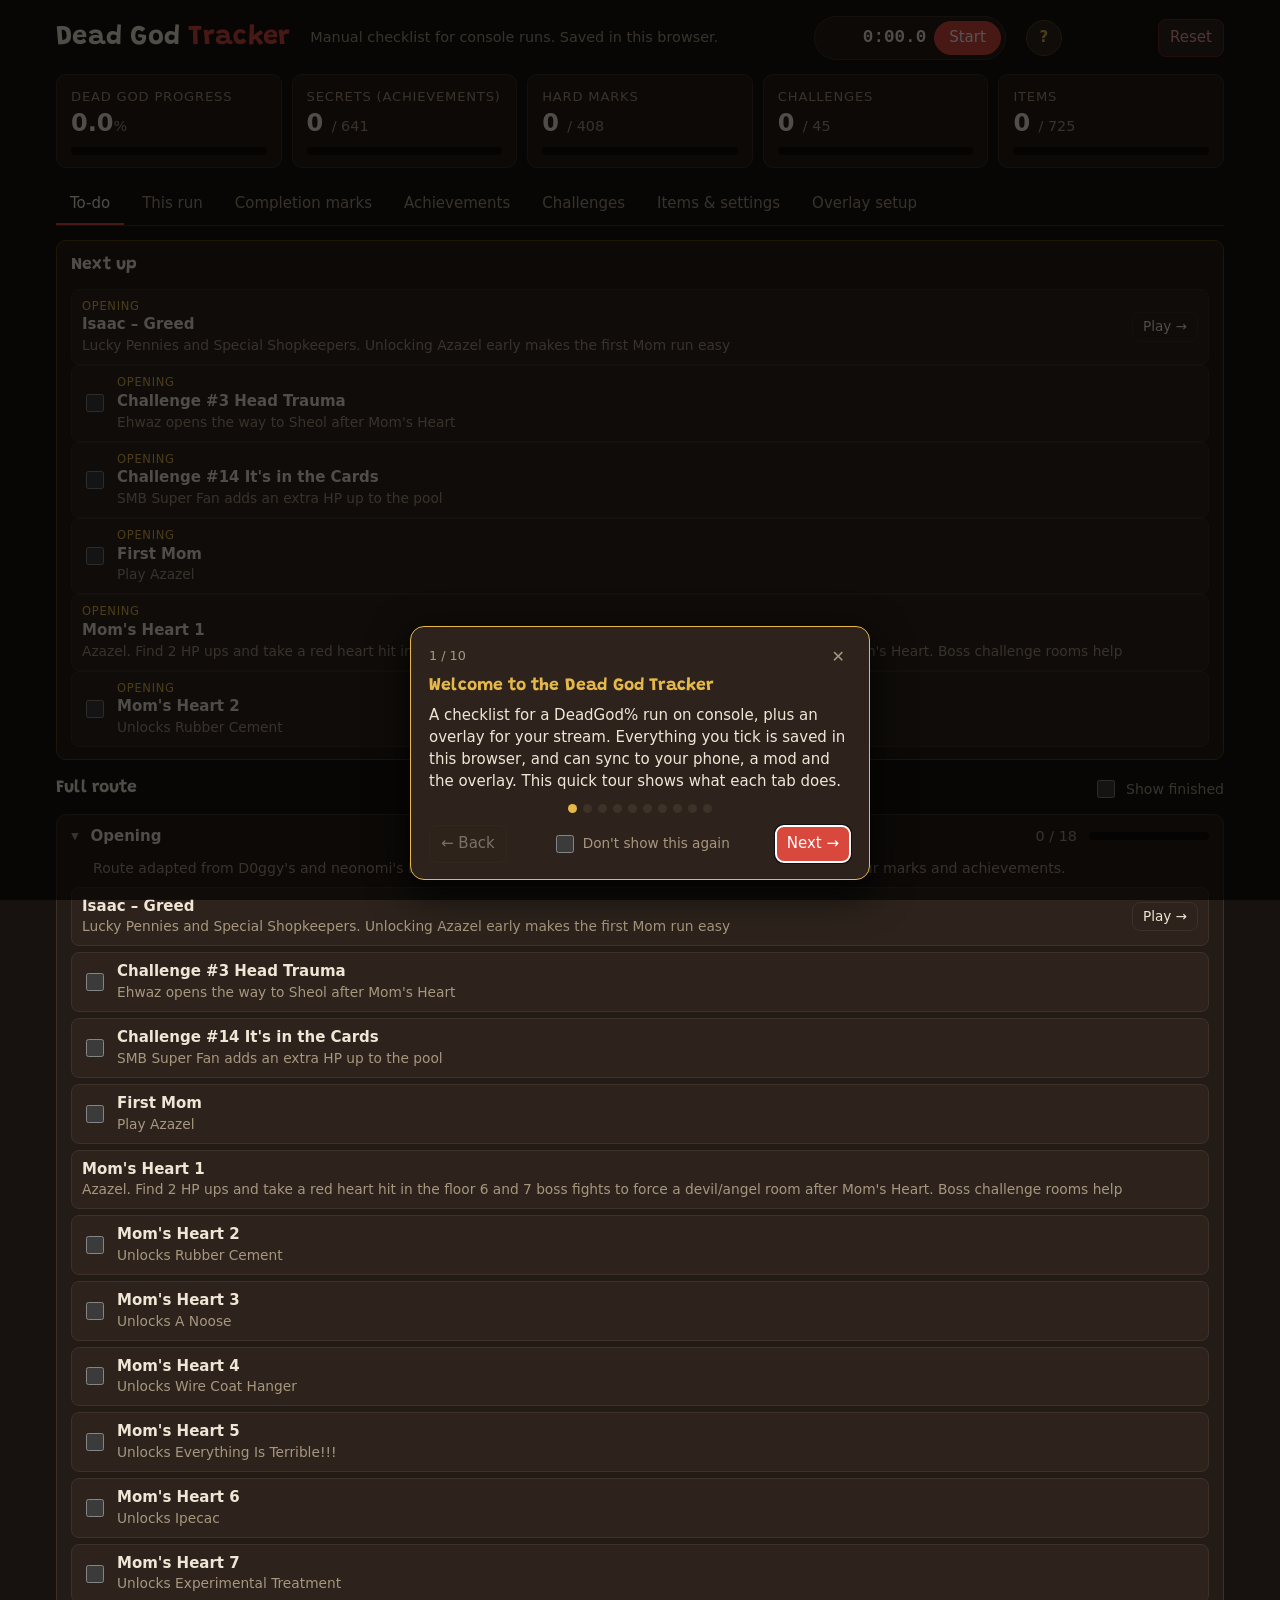
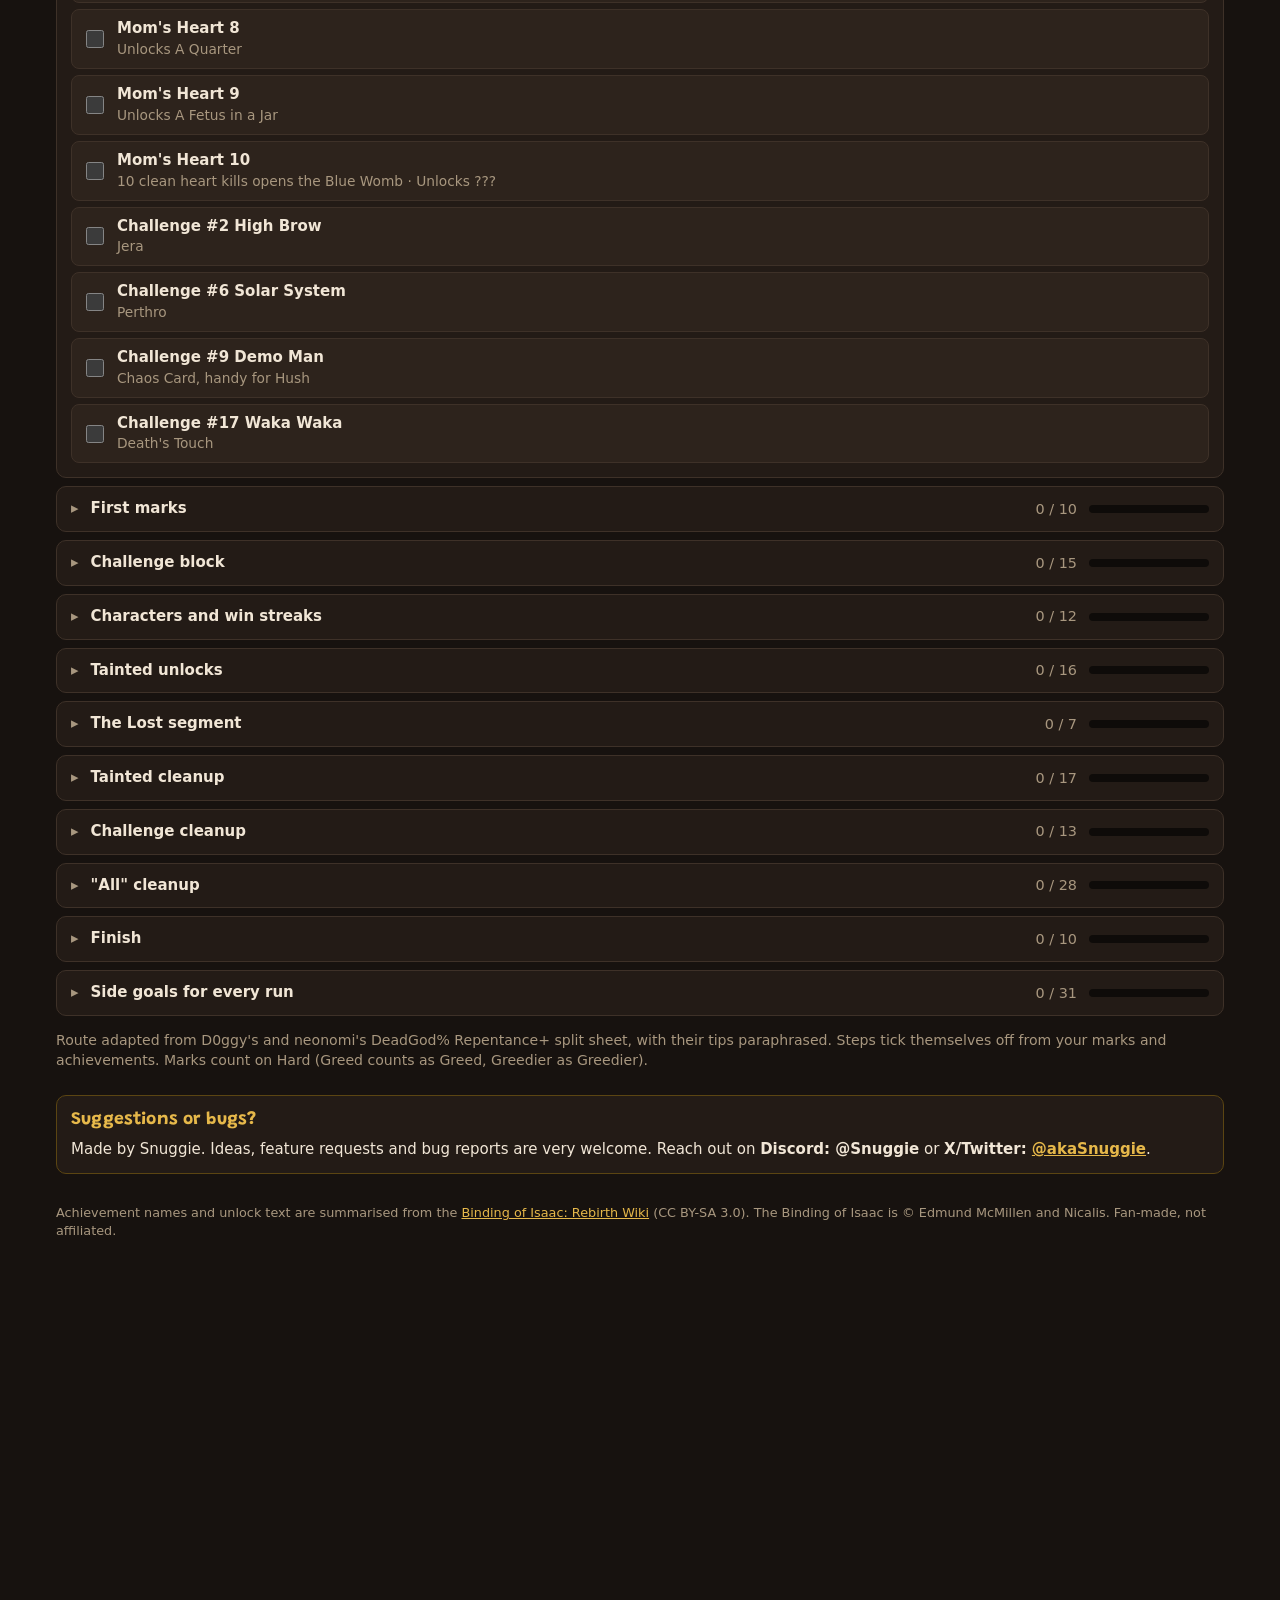
==== index.html @ 8a9cc200 "Remove third-party split times and comparisons; splits show your own times Co-Authored-By: Claude Op" ====
<!doctype html>
<html lang="en">
<head>
<meta charset="utf-8">
<meta name="viewport" content="width=device-width, initial-scale=1">
<title>Dead God Tracker</title>
<link rel="preconnect" href="https://fonts.googleapis.com">
<link href="https://fonts.googleapis.com/css2?family=Grandstander:wght@500;700&display=swap" rel="stylesheet">
<link rel="stylesheet" href="css/style.css?v=c2593f8">
</head>
<body>
<div class="wrap">
  <header class="top">
    <h1 class="brand">Dead God <span>Tracker</span></h1>
    <div class="sub">Manual checklist for console runs. Saved in this browser.</div>
    <div class="htimer" id="htimer">
      <span class="htime" id="htime">0:00.0</span>
      <button class="primary" id="htoggle">Start</button>
    </div>
    <button class="help-btn" id="help-btn" title="How this works (tour)" aria-label="Open the tour">?</button>
    <button class="reset-btn" id="reset-top" title="Clear all progress">Reset</button>
  </header>

  <div class="summary" id="summary"></div>

  <nav class="tabs" role="tablist">
    <button role="tab" data-tab="todo" aria-selected="true">To-do</button>
    <button role="tab" data-tab="run">This run</button>
    <button role="tab" data-tab="marks">Completion marks</button>
    <button role="tab" data-tab="achievements">Achievements</button>
    <button role="tab" data-tab="challenges">Challenges</button>
    <button role="tab" data-tab="items">Items &amp; settings</button>
    <button role="tab" data-tab="overlay">Overlay setup</button>
  </nav>

  <section id="tab-todo">
    <div class="card focus-card" id="todo-focus" hidden></div>
    <div class="card next-card">
      <h3>Next up</h3>
      <div id="todo-next"></div>
    </div>
    <div class="toolbar todo-bar">
      <h3 class="todo-h">Full route</h3>
      <label class="inline hint"><input type="checkbox" id="todo-show-done"> Show finished</label>
    </div>
    <div id="todo-phases"></div>
    <p class="hint">Route adapted from D0ggy's and neonomi's DeadGod% Repentance+ split sheet, with their tips paraphrased. Steps tick themselves off from your marks and achievements. Marks count on Hard (Greed counts as Greed, Greedier as Greedier).</p>
  </section>

  <section id="tab-run" hidden>
    <div class="grid2 run-top">
      <div class="card">
        <h3>Speedrun timer</h3>
        <div class="big-time" id="run-time">0:00.0</div>
        <div class="hint" id="run-session"></div>
        <div class="row">
          <button class="primary" id="t-toggle">Start</button>
          <button id="t-end" title="Pauses the timer and downloads a backup file">End session</button>
          <button id="t-reset">Reset timer</button>
        </div>
        <p class="hint">DeadGod% rules: the timer starts with your first run and stops when Dead God pops (it stops itself when you tick it). Pause only between runs. At the end of each stream, show the in-game Secrets menu.</p>
      </div>
      <div class="card">
        <h3>Who are you playing?</h3>
        <div class="char-pick" id="char-pick"></div>
      </div>
    </div>
    <div class="card" id="run-panel"></div>
    <div class="card" id="run-splits"></div>
  </section>

  <section id="tab-marks" hidden>
    <div class="toolbar">
      <div class="legend hint">
        Click a mark to cycle:
        <span><button class="mark" data-l="0">–</button> none</span>
        <span><button class="mark" data-l="1">N</button> normal / Greed</span>
        <span><button class="mark" data-l="2">H</button> hard / Greedier</span>
        Right-click to clear.
      </div>
    </div>
    <div class="marks-legend hint" id="marks-legend"></div>
    <div class="marks-scroll"><table class="marks" id="marks"></table></div>
    <p class="hint" id="autolink-hint"></p>
  </section>

  <section id="tab-achievements" hidden>
    <div class="toolbar">
      <input type="search" id="ach-search" placeholder="Search name, unlock, or #id">
      <select id="ach-filter">
        <option value="locked">Still locked</option>
        <option value="all">All</option>
        <option value="done">Unlocked</option>
      </select>
      <select id="ach-cat"><option value="">All categories</option></select>
      <select id="ach-group">
        <option value="cat">Group by category</option>
        <option value="id">Sort by ID</option>
      </select>
    </div>
    <div id="ach-out"></div>
  </section>

  <section id="tab-challenges" hidden>
    <p class="hint">Ticking a challenge ticks its reward achievement, and the other way round. They are the same thing in the save.</p>
    <div class="ach-list" id="chal-out"></div>
  </section>

  <section id="tab-items" hidden>
    <div class="grid2">
      <div class="card">
        <h3>Collection page</h3>
        <p class="hint">Dead God needs every item on the Stats &rarr; Items collection page. Enter the count you see in-game.</p>
        <div class="row">
          <button id="items-dec">−1</button>
          <input type="number" id="items" min="0">
          <button id="items-inc">+1</button>
          <span>of</span>
          <input type="number" id="items-total" min="1" title="Total items on the collection page">
        </div>
        <p class="hint">Repentance+ has 725 collectible items. Change the total if your collection page shows a different number.</p>
      </div>
      <div class="card">
        <h3>Settings</h3>
        <div class="row"><label class="inline"><input type="checkbox" id="rep-plus"> I'm on Repentance+ (adds the 4 online / Item Descriptions achievements, 641 total)</label></div>
        <div class="row"><label class="inline"><input type="checkbox" id="auto-link"> Auto-tick achievements when I tick the completion marks that unlock them</label></div>
      </div>
      <div class="card" id="sync-card">
        <h3>Sync between devices <span class="tag" id="sync-status">off</span></h3>
        <div id="sync-off">
          <p class="hint">Tick on your phone, in Meld or in any browser, and the overlay follows within a second or two. No account needed: progress goes through <a href="https://ntfy.sh" target="_blank" rel="noopener">ntfy.sh</a>, a free public relay, under a random room name. Anyone who has your room link can see and change your progress, so keep it to yourself.</p>
          <button class="primary" id="sync-start">Turn on sync</button>
          <p class="hint">Already have a room code (for example from the streamer you help)?</p>
          <div class="url-box"><input id="sync-join-code" placeholder="Paste room code" autocomplete="off" spellcheck="false"><button id="sync-join">Join</button></div>
        </div>
        <div id="sync-on" hidden>
          <div class="room-label">Room code</div>
          <div class="room-code"><code id="sync-room"></code><button id="sync-copy-code">Copy code</button></div>
          <p class="hint">Editor link: open it on your phone or other browsers, or send it to a mod so they can tick progress for you during runs. Anyone with it can change your progress, so share it only with people you trust. Never put it on stream.</p>
          <div class="url-box"><input id="sync-link" readonly><button class="primary" id="sync-copy">Copy editor link</button></div>
          <h3>Viewer link (read-only)</h3>
          <p class="hint">A page anyone can open to follow your progress live: overall %, this run, splits, next up and the mark grid. It can't change anything and doesn't reveal your room code, so it's fine to post in chat or on your profile. The overlay link on the Overlay setup tab is read-only in the same way.</p>
          <div class="url-box"><input id="viewer-link" readonly><button class="primary" id="viewer-copy">Copy viewer link</button></div>
          <div class="row"><button id="sync-leave">Turn off sync on this device</button></div>
        </div>
      </div>
      <div class="card">
        <h3>Backup &amp; move between devices</h3>
        <div class="row">
          <button id="export-file">Download backup (.json)</button>
          <label class="inline"><button id="import-file-btn">Load backup…</button><input type="file" id="import-file" accept=".json,application/json" hidden></label>
        </div>
        <div class="row">
          <button id="copy-code">Copy save code</button>
          <button id="paste-code">Load save code</button>
        </div>
        <textarea id="code" placeholder="Paste a save code here, then press Load save code"></textarea>
      </div>
      <div class="card">
        <h3>Reset</h3>
        <p class="hint">Clears all marks, achievements and items. Your settings stay. If sync is on, the reset also reaches your overlay and other devices. You get 15 seconds to undo.</p>
        <button id="reset">Reset all progress</button>
      </div>
    </div>
  </section>

  <section id="tab-overlay" hidden>
    <div class="grid2">
      <div class="card">
        <h3>Build your overlay link</h3>
        <div class="row">
          <div class="ov-views" id="ov-views">
            <div class="hint">Views (tick more than one to rotate between them)</div>
            <label class="chip"><input type="checkbox" name="ov-v" value="summary" checked> Summary panel</label>
            <label class="chip"><input type="checkbox" name="ov-v" value="bar"> Slim progress bar</label>
            <label class="chip"><input type="checkbox" name="ov-v" value="marks"> Completion mark grid</label>
            <label class="chip"><input type="checkbox" name="ov-v" value="remaining"> What's left</label>
            <label class="chip"><input type="checkbox" name="ov-v" value="next"> Next up (to-do)</label>
            <label class="chip"><input type="checkbox" name="ov-v" value="timer"> Timer only</label>
            <label class="chip"><input type="checkbox" name="ov-v" value="run"> This run (character + marks + timer)</label>
            <label class="chip"><input type="checkbox" name="ov-v" value="splits"> Splits</label>
          </div>
        </div>
        <div class="row">
          <label class="inline" id="ov-cycle-wrap" style="display:none">Switch every <input type="number" id="ov-cycle" value="15" min="3" max="600" step="1" style="width:5em"> seconds</label>
          <label class="inline">Scale <input type="number" id="ov-scale" value="1" step="0.1" min="0.3" max="4"></label>
        </div>
        <div class="row">
          <label class="inline"><input type="checkbox" id="ov-bg"> Dark backdrop (off = transparent)</label>
          <label class="inline"><input type="checkbox" id="ov-tainted" checked> Include tainted (grid)</label>
          <label class="inline"><input type="checkbox" id="ov-timer" checked> Show timer (summary)</label>
        </div>
        <div class="row">
          <label class="inline"><input type="checkbox" id="ov-pin-on"> Always show timer</label>
          <label class="inline" id="ov-pin-wrap" style="display:none">at
            <select id="ov-pin">
              <option value="tr">Top-right corner</option>
              <option value="tl">Top-left corner</option>
              <option value="br">Bottom-right corner</option>
              <option value="bl">Bottom-left corner</option>
              <option value="top">Above the panel</option>
              <option value="bottom">Below the panel</option>
            </select>
          </label>
        </div>
        <p class="hint timer-rule">⏱ DeadGod% rules need the timer visible on stream the whole time. Either tick <b>Always show timer</b> so this overlay keeps it on screen on every view (even while rotating), or add a second browser source with just the <b>Timer only</b> view and pin it where you like. Corner positions sit in the corners of the browser source, so size the source to cover the area where you want it.</p>
        <div class="url-box"><input id="ov-url" readonly><button class="primary" id="ov-copy">Copy</button></div>
        <h3>OBS (ticks show up live)</h3>
        <ol class="steps">
          <li>Add a <b>Browser</b> source (width 400, height 300 for the summary) and paste the overlay link. Tick <i>Shutdown source when not visible</i> off.</li>
          <li>Go to <b>Docks &rarr; Custom Browser Docks</b>, name it "Dead God", and paste <span id="dock-url">this page's link</span>.</li>
          <li>Tick things in the dock. OBS docks and browser sources share storage, so the overlay updates within a second or two.</li>
        </ol>
        <h3>Meld Studio / other apps</h3>
        <p class="hint">Turn on <b>Sync between devices</b> (Items &amp; settings tab) first, then add the overlay link as a browser/web layer. Ticks from your phone or any browser then show up live.</p>
        <p class="hint" id="ov-sync-note"></p>
        <div class="row"><button id="ov-snapshot">Copy a frozen snapshot link instead</button></div>
      </div>
      <div class="card">
        <h3>Preview</h3>
        <div class="preview"><iframe id="ov-preview" title="Overlay preview"></iframe></div>
        <p class="hint">If a view is wider or taller than the browser source, it shrinks to fit instead of being cut off. For full size at scale 1, the slim bar needs a source about 560 px wide.</p>
      </div>
    </div>
  </section>

  <section class="card contact" id="contact">
    <h3>Suggestions or bugs?</h3>
    <p>Made by Snuggie. Ideas, feature requests and bug reports are very welcome. Reach out on <b>Discord: @Snuggie</b> or <b>X/Twitter: <a href="https://x.com/akaSnuggie" target="_blank" rel="noopener">@akaSnuggie</a></b>.</p>
  </section>

  <footer>
    Achievement names and unlock text are summarised from the <a href="https://bindingofisaacrebirth.wiki.gg/wiki/Achievements" target="_blank" rel="noopener">Binding of Isaac: Rebirth Wiki</a> (CC BY-SA 3.0).
    The Binding of Isaac is &copy; Edmund McMillen and Nicalis. Fan-made, not affiliated.
  </footer>
</div>
<div class="toast" id="toast"></div>
<script src="data/achievements.js?v=c2593f8"></script>
<script src="js/common.js?v=c2593f8"></script>
<script src="js/vendor/nacl.min.js?v=c2593f8"></script>
<script src="js/sync.js?v=c2593f8"></script>
<script src="data/route.js?v=c2593f8"></script>
<script src="js/todo.js?v=c2593f8"></script>
<script src="js/app.js?v=c2593f8"></script>
<script src="js/tour.js?v=c2593f8"></script>
</body>
</html>
---- css/style.css ----
:root {
  --bg: #17120f;
  --panel: #231b16;
  --panel-2: #2d231c;
  --line: #3e3128;
  --text: #f1e6d6;
  --muted: #a8977f;
  --accent: #d8483c;
  --gold: #e6b84a;
  --silver: #b9c2cc;
  --ok: #7fbf5a;
  --radius: 10px;
  color-scheme: dark;
}
* { box-sizing: border-box; }
html, body { margin: 0; }
body {
  background: var(--bg);
  color: var(--text);
  font: 15px/1.45 system-ui, -apple-system, "Segoe UI", Roboto, sans-serif;
}
h1, h2, h3, .brand { font-family: "Grandstander", "Comic Sans MS", system-ui, sans-serif; letter-spacing: .01em; }
a { color: var(--gold); }
button, input, select {
  font: inherit; color: inherit; background: var(--panel-2); border: 1px solid var(--line);
  border-radius: 8px; padding: 7px 11px;
}
button { cursor: pointer; }
button:hover { border-color: var(--muted); }
button.primary { background: var(--accent); border-color: var(--accent); color: #fff; }
input[type=number] { width: 6.5em; }
input[type=checkbox] { width: 18px; height: 18px; accent-color: var(--accent); padding: 0; }

.wrap { max-width: 1200px; margin: 0 auto; padding: 16px; }
header.top { display: flex; flex-wrap: wrap; align-items: center; gap: 12px 20px; margin-bottom: 14px; }
header.top .brand { font-size: 1.7rem; font-weight: 700; margin: 0; }
header.top .brand span { color: var(--accent); }
header.top .sub { color: var(--muted); font-size: .9rem; }

.summary { display: grid; grid-template-columns: repeat(auto-fit, minmax(190px, 1fr)); gap: 10px; margin-bottom: 16px; }
.card { background: var(--panel); border: 1px solid var(--line); border-radius: var(--radius); padding: 12px 14px; }
.stat .label { color: var(--muted); font-size: .82rem; text-transform: uppercase; letter-spacing: .06em; }
.stat .value { font-size: 1.5rem; font-weight: 700; font-variant-numeric: tabular-nums; }
.stat .value small { font-size: .9rem; color: var(--muted); font-weight: 500; }
.bar { height: 8px; background: #0e0b09; border-radius: 99px; overflow: hidden; margin-top: 6px; }
.bar > i { display: block; height: 100%; background: linear-gradient(90deg, var(--accent), var(--gold)); border-radius: 99px; transition: width .3s; }

nav.tabs { display: flex; gap: 4px; flex-wrap: wrap; border-bottom: 1px solid var(--line); margin-bottom: 14px; }
nav.tabs button { border: 0; background: none; border-radius: 8px 8px 0 0; padding: 9px 14px; color: var(--muted); border-bottom: 2px solid transparent; }
nav.tabs button[aria-selected=true] { color: var(--text); border-bottom-color: var(--accent); }
section[hidden] { display: none; }

.toolbar { display: flex; flex-wrap: wrap; gap: 8px; align-items: center; margin-bottom: 12px; }
.toolbar input[type=search] { flex: 1 1 220px; min-width: 0; }
.hint { color: var(--muted); font-size: .88rem; }

/* marks grid */
.marks-scroll { overflow-x: auto; border: 1px solid var(--line); border-radius: var(--radius); background: var(--panel); }
table.marks { border-collapse: collapse; width: 100%; min-width: 760px; }
table.marks th, table.marks td { border-bottom: 1px solid var(--line); padding: 4px; text-align: center; }
table.marks thead th { position: sticky; top: 0; background: var(--panel-2); font-size: .78rem; color: var(--muted); font-weight: 600; }
table.marks th.char { text-align: left; white-space: nowrap; padding-left: 10px; font-weight: 600; }
table.marks tr.tainted th.char { color: #e58b8b; }
table.marks td.count { color: var(--muted); font-size: .82rem; font-variant-numeric: tabular-nums; white-space: nowrap; }
.mark {
  width: 34px; height: 30px; padding: 0; border-radius: 7px; font-size: .72rem; font-weight: 700;
  background: #120e0b; border: 1px solid var(--line); color: #5a4a3e;
}
.mark[data-l="1"] { background: #3b4148; border-color: var(--silver); color: #fff; }
.mark[data-l="2"] { background: #5b4512; border-color: var(--gold); color: #fff; }
.legend { display: flex; gap: 14px; flex-wrap: wrap; align-items: center; }
.legend .mark { pointer-events: none; }

/* achievement list */
.ach-list { display: grid; grid-template-columns: repeat(auto-fill, minmax(300px, 1fr)); gap: 6px; }
.ach { display: flex; gap: 10px; align-items: flex-start; background: var(--panel); border: 1px solid var(--line); border-radius: 8px; padding: 8px 10px; cursor: pointer; }
.ach:hover { border-color: var(--muted); }
.ach input { margin-top: 2px; flex: none; }
.ach .n { font-weight: 600; }
.ach .id { color: var(--muted); font-size: .78rem; font-variant-numeric: tabular-nums; margin-right: 4px; }
.ach .u { color: var(--muted); font-size: .86rem; }
.ach.done { opacity: .55; }
.ach.done .n { text-decoration: line-through; text-decoration-color: var(--accent); }
.tag { display: inline-block; font-size: .7rem; padding: 0 6px; border-radius: 99px; background: var(--panel-2); border: 1px solid var(--line); color: var(--muted); margin-left: 4px; vertical-align: 1px; }
.group-title { margin: 18px 0 8px; font-size: 1.05rem; display: flex; justify-content: space-between; gap: 8px; }
.group-title span { color: var(--muted); font-size: .9rem; font-weight: 500; }

.grid2 { display: grid; grid-template-columns: repeat(auto-fit, minmax(320px, 1fr)); gap: 12px; }
.row { display: flex; flex-wrap: wrap; gap: 8px; align-items: center; margin: 8px 0; }
label.inline { display: inline-flex; gap: 8px; align-items: center; }
textarea { width: 100%; min-height: 90px; font: 12px/1.4 ui-monospace, monospace; background: #0e0b09; color: var(--text); border: 1px solid var(--line); border-radius: 8px; padding: 8px; }
code { background: #0e0b09; padding: 1px 5px; border-radius: 5px; font-size: .88em; }
.url-box { display: flex; gap: 6px; }
.url-box input { flex: 1; min-width: 0; font: 12px ui-monospace, monospace; }
.preview { background: repeating-conic-gradient(#2a2a2a 0 25%, #1f1f1f 0 50%) 0 0 / 20px 20px; border-radius: var(--radius); border: 1px solid var(--line); overflow: hidden; }
.preview iframe { display: block; width: 100%; height: 360px; border: 0; }
ol.steps { padding-left: 20px; }
ol.steps li { margin: 4px 0; }

.toast { position: fixed; left: 50%; bottom: 20px; transform: translateX(-50%); background: var(--panel-2); border: 1px solid var(--gold); padding: 9px 16px; border-radius: 99px; box-shadow: 0 6px 24px #0008; opacity: 0; pointer-events: none; transition: opacity .2s; max-width: calc(100% - 32px); }
.toast.show { opacity: 1; }
footer { color: var(--muted); font-size: .8rem; margin: 30px 0 10px; }
.reset-btn { margin-left: auto; border-color: #6b2a24; color: #f0a39b; }
.reset-btn:hover { border-color: var(--accent); background: #3a1a16; }
.toast.action { pointer-events: auto; }
.toast button { margin-left: 10px; padding: 3px 10px; border-color: var(--gold); color: var(--gold); }

/* to-do */
.next-card { margin-bottom: 16px; border-color: #5b4512; }
.next-card h3, .todo-h { margin: 0 0 10px; }
.todo-bar { justify-content: space-between; margin-top: 6px; }
.todo-bar .todo-h { margin: 0; }
details.phase { background: var(--panel); border: 1px solid var(--line); border-radius: var(--radius); margin-bottom: 8px; }
details.phase > summary { cursor: pointer; padding: 11px 14px; display: flex; gap: 12px; align-items: center; list-style: none; }
details.phase > summary::-webkit-details-marker { display: none; }
details.phase > summary::before { content: "▸"; color: var(--muted); transition: transform .15s; }
details.phase[open] > summary::before { transform: rotate(90deg); }
details.phase .ptitle { font-weight: 700; flex: 1; }
details.phase .pcount { color: var(--muted); font-variant-numeric: tabular-nums; font-size: .9rem; }
details.phase .pbar { width: 120px; margin: 0; }
details.phase.complete .ptitle { color: var(--ok); }
details.phase .pnote { color: var(--muted); font-size: .88rem; margin: 0 14px 8px 36px; }
.tasks { display: grid; gap: 6px; padding: 0 14px 14px; }
.task { display: flex; gap: 10px; align-items: center; background: var(--panel-2); border: 1px solid var(--line); border-radius: 8px; padding: 8px 10px; }
.task .tbody { flex: 1; min-width: 0; }
.task .tt { font-weight: 600; }
.task .td { color: var(--muted); font-size: .86rem; }
.task .tphase { color: var(--gold); font-size: .72rem; text-transform: uppercase; letter-spacing: .06em; }
.task .tprog { width: 110px; flex: none; text-align: right; font-size: .82rem; color: var(--muted); font-variant-numeric: tabular-nums; }
.task .tprog .bar { margin-top: 3px; }
.task.done { opacity: .5; }
.task.done .tt { text-decoration: line-through; text-decoration-color: var(--accent); }
.task.locked .tt::before { content: "🔒 "; }
.task button.go { flex: none; padding: 4px 10px; font-size: .85rem; }
.task input { flex: none; }
@media (max-width: 560px) { details.phase .pbar { display: none; } .task { flex-wrap: wrap; } .task .tprog { width: 100%; text-align: left; } }
.room-label { color: var(--muted); font-size: .78rem; text-transform: uppercase; letter-spacing: .08em; }
.room-code { display: flex; gap: 8px; align-items: center; flex-wrap: wrap; margin: 4px 0 6px; }
.room-code code { font-size: 1.15rem; letter-spacing: .06em; padding: 5px 10px; color: var(--gold); user-select: all; }

/* timer + this run */
.htimer { display: flex; align-items: center; gap: 8px; margin-left: auto; background: var(--panel); border: 1px solid var(--line); border-radius: 99px; padding: 4px 4px 4px 14px; }
.htimer + .reset-btn { margin-left: 0; }
.htime, .big-time { font-variant-numeric: tabular-nums; font-weight: 700; font-family: ui-monospace, "SFMono-Regular", Menlo, monospace; }
.htime { font-size: 1.1rem; min-width: 5.5em; text-align: right; }
.htimer.running .htime, .big-time.running { color: var(--ok); }
.htimer button { border-radius: 99px; padding: 5px 14px; }
.big-time { font-size: 2.6rem; line-height: 1.1; }
.run-top { margin-bottom: 12px; }
.char-pick { display: grid; grid-template-columns: repeat(auto-fill, minmax(92px, 1fr)); gap: 5px; }
.char-pick button { font-size: .8rem; padding: 6px 4px; line-height: 1.2; text-align: center; }
.char-pick button small { display: block; color: var(--muted); font-size: .72rem; }
.char-pick button.t { color: #f0a39b; }
.char-pick button.sel { border-color: var(--gold); background: #3b2e12; }
.char-pick button.locked { opacity: .45; }
.diff-switch { display: inline-flex; border: 1px solid var(--line); border-radius: 99px; overflow: hidden; }
.diff-switch button { border: 0; border-radius: 0; padding: 6px 14px; }
.diff-switch button.on { background: var(--accent); color: #fff; }
.boss-grid { display: grid; grid-template-columns: repeat(auto-fill, minmax(150px, 1fr)); gap: 8px; margin: 12px 0; }
.boss-btn { padding: 14px 10px; font-size: 1rem; font-weight: 700; text-align: left; border-radius: 10px; min-height: 64px; }
.boss-btn small { display: block; font-weight: 500; font-size: .78rem; color: var(--muted); margin-top: 2px; }
.boss-btn[data-l="1"] { border-color: var(--silver); background: #31363c; }
.boss-btn[data-l="2"] { border-color: var(--gold); background: #4a3810; }
.reward-list { margin: 6px 0 0; padding-left: 18px; color: var(--muted); font-size: .9rem; columns: 2 260px; }
.reward-list b { color: var(--text); font-weight: 600; }
.focus-card { margin-bottom: 12px; border-color: #6b2a24; }
.focus-card h3 { margin: 0 0 6px; }
@media (max-width: 560px) { .htimer { margin-left: 0; } .big-time { font-size: 2rem; } }
@media (max-width: 560px) {
  .summary { grid-template-columns: 1fr 1fr; gap: 6px; }
  .summary .card:first-child { grid-column: span 2; }
  .summary .card { padding: 8px 10px; }
  .stat .value { font-size: 1.2rem; }
  .stat .label { font-size: .7rem; }
}
.task.optional .tt::after { content: " (optional)"; color: var(--muted); font-weight: 400; font-size: .85rem; }

/* help + tour */
.help-btn { width: 36px; height: 36px; padding: 0; border-radius: 50%; font-weight: 700; color: var(--gold); border-color: #5b4512; }
.htimer ~ .help-btn { margin-left: 0; }
.tour[hidden] { display: none; }
.tour-backdrop { position: fixed; inset: 0; background: #000a; z-index: 50; }
.tour-hl { position: relative; z-index: 51; outline: 3px solid var(--gold); outline-offset: 4px; border-radius: 10px; background: var(--panel); box-shadow: 0 0 0 9999px transparent; }
.tour-card {
  position: fixed; z-index: 52; left: 50%; bottom: 20px; transform: translateX(-50%);
  width: min(460px, calc(100% - 24px)); background: var(--panel-2); border: 1px solid var(--gold);
  border-radius: 14px; padding: 16px 18px; box-shadow: 0 12px 40px #000c;
}
.tour-top { display: flex; justify-content: space-between; align-items: center; color: var(--muted); font-size: .8rem; }
.tour-x { border: 0; background: none; padding: 2px 6px; font-size: 1rem; color: var(--muted); }
.tour-card h3 { margin: 4px 0 6px; color: var(--gold); }
.tour-body { margin: 0 0 12px; }
.tour-dots { display: flex; gap: 6px; justify-content: center; margin-bottom: 12px; }
.tour-dot { width: 9px; height: 9px; padding: 0; border-radius: 50%; background: var(--line); border: 0; }
.tour-dot.on { background: var(--gold); }
.tour-nav { display: flex; align-items: center; gap: 8px; flex-wrap: wrap; }
.tour-nav .tour-dont { flex: 1; justify-content: center; display: inline-flex; gap: 6px; align-items: center; color: var(--muted); font-size: .85rem; }
.tour-nav button:disabled { opacity: .4; cursor: default; }
@media (max-width: 560px) {
  .tour-card { bottom: 10px; padding: 14px; }
  .tour-nav .tour-dont { order: 3; flex-basis: 100%; }
  .tour-nav .tour-prev, .tour-nav .tour-next { flex: 1; }
}
.contact { margin-top: 24px; border-color: #5b4512; }
.contact h3 { margin: 0 0 6px; color: var(--gold); }
.contact p { margin: 0; }
body.touring { padding-bottom: 340px; }

/* instant tooltips + legend */
.tip { position: fixed; z-index: 60; pointer-events: none; background: #0e0b09; color: var(--text); border: 1px solid var(--gold); border-radius: 7px; padding: 5px 9px; font-size: .85rem; max-width: 260px; opacity: 0; transition: opacity .08s; box-shadow: 0 4px 14px #000a; left: 0; top: 0; }
.tip.show { opacity: 1; }
table.marks th.has-tip { cursor: help; text-decoration: underline dotted #ffffff40; text-underline-offset: 3px; }
.marks-legend { display: flex; flex-wrap: wrap; gap: 4px 14px; margin: 0 0 10px; font-size: .82rem; }
.marks-legend b { color: var(--gold); }
/* splits */
table.splits { width: 100%; border-collapse: collapse; font-size: .9rem; margin-top: 6px; }
table.splits th, table.splits td { padding: 5px 6px; border-bottom: 1px solid #ffffff12; text-align: left; }
table.splits th { color: var(--muted, #a89a8a); font-weight: 600; font-size: .78rem; }
table.splits .n { text-align: right; font-variant-numeric: tabular-nums; white-space: nowrap; }
table.splits .dim, .tsplit.dim { color: var(--muted, #a89a8a); }
table.splits tr.cur td { background: #ffffff08; }
.delta.ahead { color: #6fd08c; } .delta.behind { color: #f07a6a; }
.split-total { margin: 6px 0; font-variant-numeric: tabular-nums; }
.split-all { margin-top: 8px; } .split-all summary { cursor: pointer; color: var(--gold); }
.tsplit { font-size: .8rem; font-variant-numeric: tabular-nums; white-space: nowrap; text-align: right; }
/* overlay view picker */
.ov-views { display: flex; flex-wrap: wrap; gap: 6px; width: 100%; }
.ov-views .hint { width: 100%; }
.ov-views .chip { display: inline-flex; align-items: center; gap: 6px; padding: 5px 10px; border: 1px solid var(--line); border-radius: 999px; background: var(--panel-2); cursor: pointer; font-size: .88rem; }
.ov-views .chip:has(input:checked) { border-color: var(--gold); color: var(--gold); }
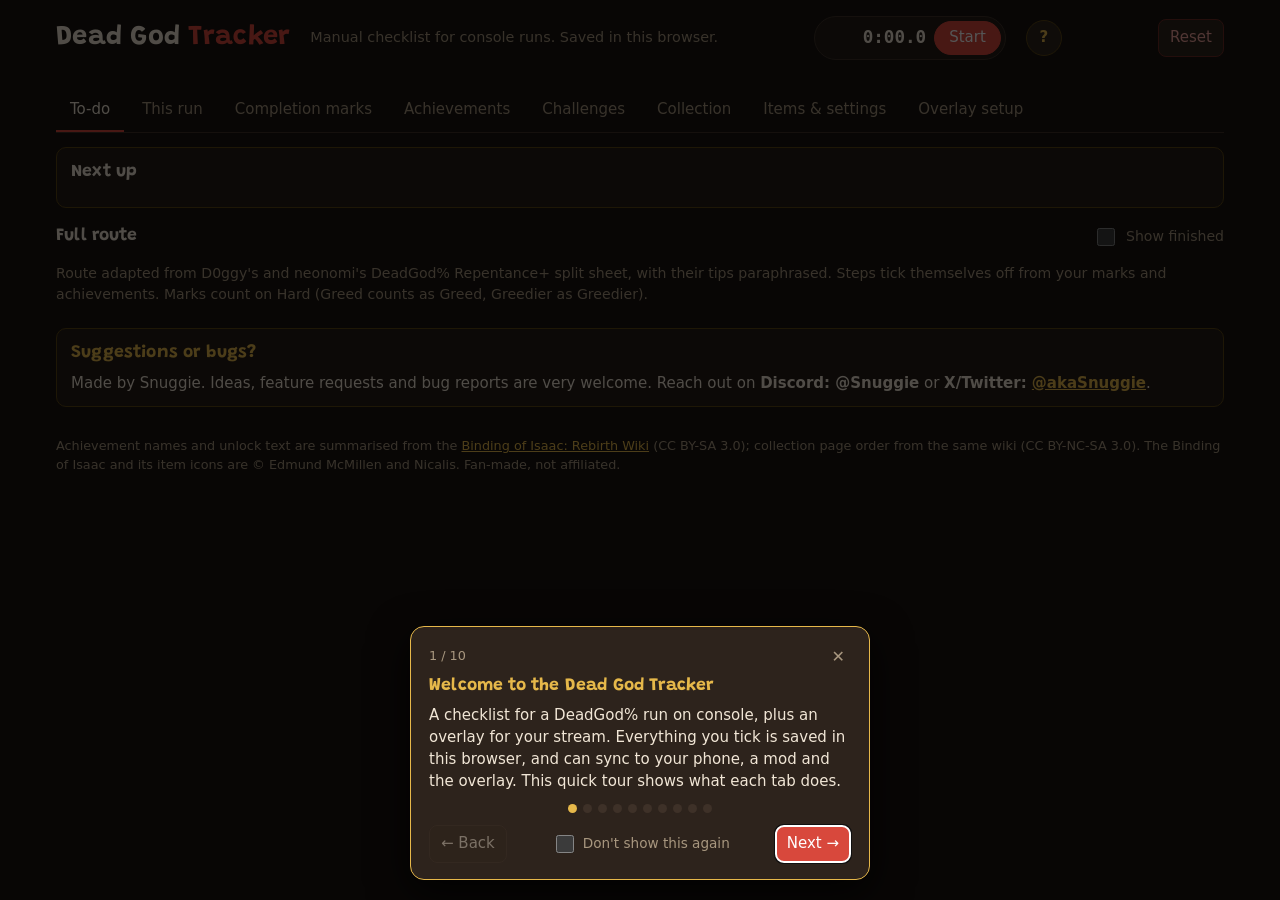
==== commit afeb902d: "Bump asset version Co-Authored-By: Claude Opus 5.5 <noreply@anthropic.com> Claude-Session: https://c" ====
--- a/index.html
+++ b/index.html
@@ -6,7 +6,7 @@
 <title>Dead God Tracker</title>
 <link rel="preconnect" href="https://fonts.googleapis.com">
 <link href="https://fonts.googleapis.com/css2?family=Grandstander:wght@500;700&display=swap" rel="stylesheet">
-<link rel="stylesheet" href="css/style.css?v=c2593f8">
+<link rel="stylesheet" href="css/style.css?v=61c0220">
 </head>
 <body>
 <div class="wrap">
@@ -29,6 +29,7 @@
     <button role="tab" data-tab="marks">Completion marks</button>
     <button role="tab" data-tab="achievements">Achievements</button>
     <button role="tab" data-tab="challenges">Challenges</button>
+    <button role="tab" data-tab="collection">Collection</button>
     <button role="tab" data-tab="items">Items &amp; settings</button>
     <button role="tab" data-tab="overlay">Overlay setup</button>
   </nav>
@@ -106,11 +107,23 @@
     <div class="ach-list" id="chal-out"></div>
   </section>
 
+  <section id="tab-collection" hidden>
+    <p class="hint">The in-game collection page (Stats &rarr; Items), all 6 pages in the same order and layout as the game: 20 items per row, 6 rows per page. Tap an item to tick it. The item count follows your ticks.</p>
+    <div class="toolbar">
+      <div class="col-pages" id="col-pages" role="group" aria-label="Collection page"></div>
+      <input type="search" id="col-search" placeholder="Find an item…" autocomplete="off">
+      <label class="inline"><input type="checkbox" id="col-missing"> Missing only</label>
+      <label class="inline" id="col-names-wrap" hidden><input type="checkbox" id="col-names"> Show names</label>
+    </div>
+    <div id="col-out"></div>
+    <p class="hint">Item order and names from the <a href="https://bindingofisaacrebirth.wiki.gg/wiki/Collection_Page_(Repentance)" target="_blank" rel="noopener">Binding of Isaac: Rebirth Wiki</a> (CC BY-NC-SA 3.0). Recall, Hold and G FUEL! are never on the page. Repentance+ adds no collectibles, so it has the same 717.</p>
+  </section>
+
   <section id="tab-items" hidden>
     <div class="grid2">
       <div class="card">
         <h3>Collection page</h3>
-        <p class="hint">Dead God needs every item on the Stats &rarr; Items collection page. Enter the count you see in-game.</p>
+        <p class="hint">Dead God needs every item on the Stats &rarr; Items collection page. Tick them on the <b>Collection</b> tab, or just enter the count you see in-game.</p>
         <div class="row">
           <button id="items-dec">−1</button>
           <input type="number" id="items" min="0">
@@ -118,7 +131,7 @@
           <span>of</span>
           <input type="number" id="items-total" min="1" title="Total items on the collection page">
         </div>
-        <p class="hint">Repentance+ has 725 collectible items. Change the total if your collection page shows a different number.</p>
+        <p class="hint">The collection page has 717 items in Repentance and Repentance+. Ticking an item on the Collection tab sets the count for you.</p>
       </div>
       <div class="card">
         <h3>Settings</h3>
@@ -179,6 +192,7 @@
             <label class="chip"><input type="checkbox" name="ov-v" value="timer"> Timer only</label>
             <label class="chip"><input type="checkbox" name="ov-v" value="run"> This run (character + marks + timer)</label>
             <label class="chip"><input type="checkbox" name="ov-v" value="splits"> Splits</label>
+            <label class="chip"><input type="checkbox" name="ov-v" value="items"> Collection pages</label>
           </div>
         </div>
         <div class="row">
@@ -230,18 +244,19 @@
   </section>
 
   <footer>
-    Achievement names and unlock text are summarised from the <a href="https://bindingofisaacrebirth.wiki.gg/wiki/Achievements" target="_blank" rel="noopener">Binding of Isaac: Rebirth Wiki</a> (CC BY-SA 3.0).
-    The Binding of Isaac is &copy; Edmund McMillen and Nicalis. Fan-made, not affiliated.
+    Achievement names and unlock text are summarised from the <a href="https://bindingofisaacrebirth.wiki.gg/wiki/Achievements" target="_blank" rel="noopener">Binding of Isaac: Rebirth Wiki</a> (CC BY-SA 3.0); collection page order from the same wiki (CC BY-NC-SA 3.0).
+    The Binding of Isaac and its item icons are &copy; Edmund McMillen and Nicalis. Fan-made, not affiliated.
   </footer>
 </div>
 <div class="toast" id="toast"></div>
-<script src="data/achievements.js?v=c2593f8"></script>
-<script src="js/common.js?v=c2593f8"></script>
-<script src="js/vendor/nacl.min.js?v=c2593f8"></script>
-<script src="js/sync.js?v=c2593f8"></script>
-<script src="data/route.js?v=c2593f8"></script>
-<script src="js/todo.js?v=c2593f8"></script>
-<script src="js/app.js?v=c2593f8"></script>
-<script src="js/tour.js?v=c2593f8"></script>
+<script src="data/achievements.js?v=61c0220"></script>
+<script src="data/collection.js?v=61c0220"></script>
+<script src="js/common.js?v=61c0220"></script>
+<script src="js/vendor/nacl.min.js?v=61c0220"></script>
+<script src="js/sync.js?v=61c0220"></script>
+<script src="data/route.js?v=61c0220"></script>
+<script src="js/todo.js?v=61c0220"></script>
+<script src="js/app.js?v=61c0220"></script>
+<script src="js/tour.js?v=61c0220"></script>
 </body>
 </html>
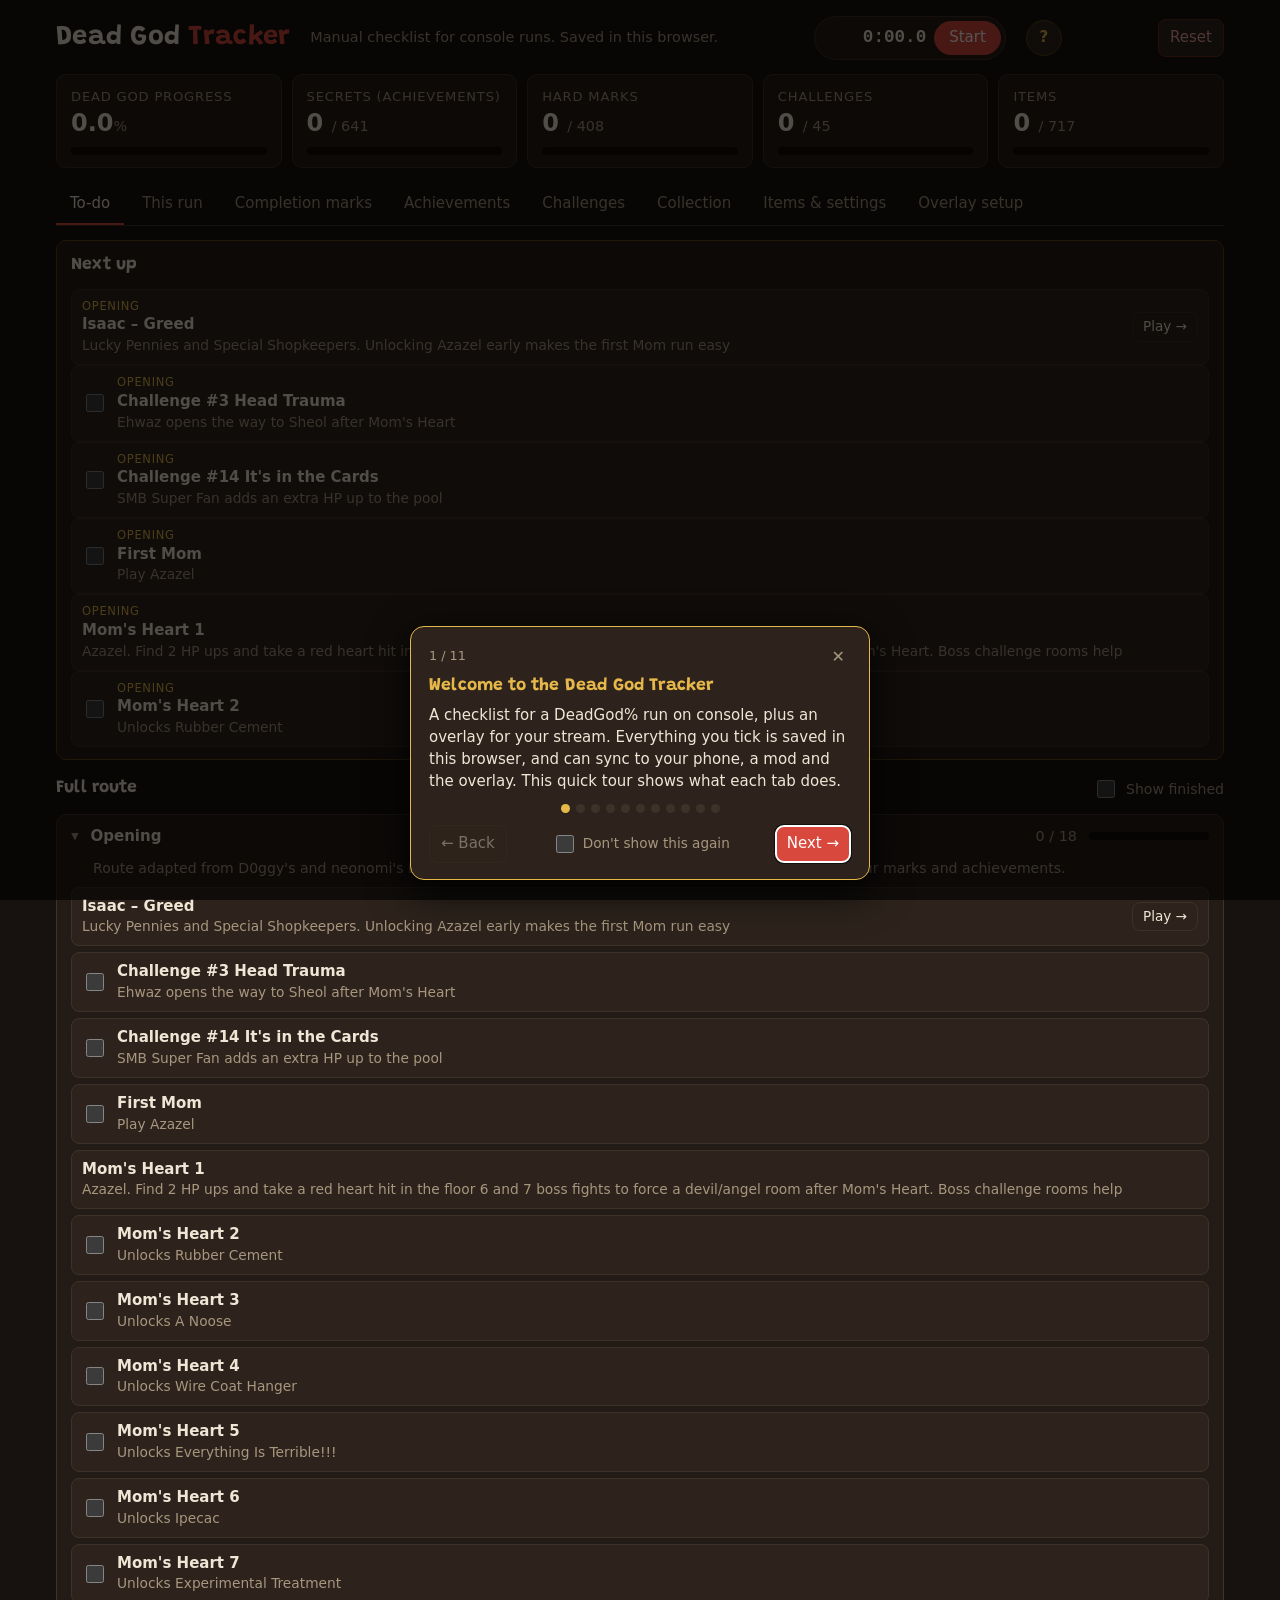
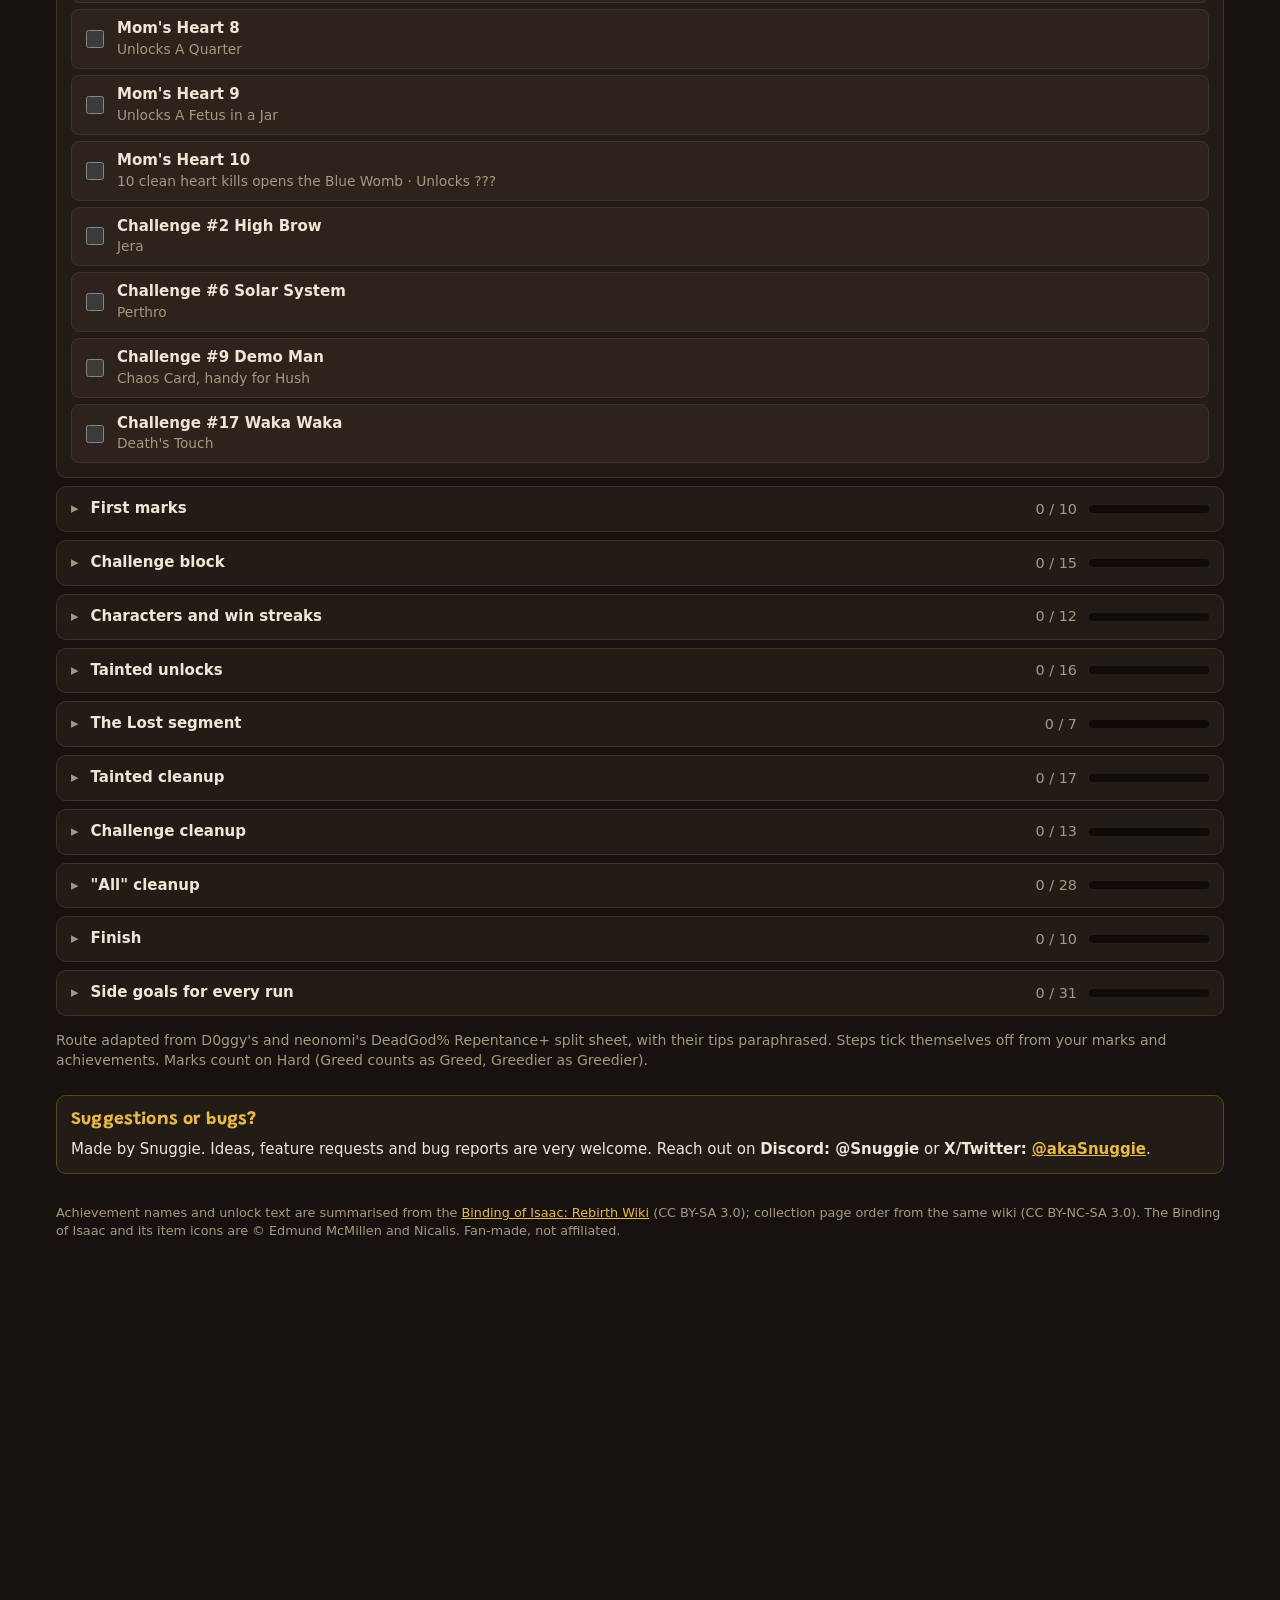
==== commit 61c0220e: "Collection tab: all 717 items over 6 pages in in-game order, tickable Adds the Stats > Items collect" ====
--- a/index.html
+++ b/index.html
@@ -6,7 +6,7 @@
 <title>Dead God Tracker</title>
 <link rel="preconnect" href="https://fonts.googleapis.com">
 <link href="https://fonts.googleapis.com/css2?family=Grandstander:wght@500;700&display=swap" rel="stylesheet">
-<link rel="stylesheet" href="css/style.css?v=61c0220">
+<link rel="stylesheet" href="css/style.css?v=b36288e">
 </head>
 <body>
 <div class="wrap">
@@ -249,14 +249,14 @@
   </footer>
 </div>
 <div class="toast" id="toast"></div>
-<script src="data/achievements.js?v=61c0220"></script>
-<script src="data/collection.js?v=61c0220"></script>
-<script src="js/common.js?v=61c0220"></script>
-<script src="js/vendor/nacl.min.js?v=61c0220"></script>
-<script src="js/sync.js?v=61c0220"></script>
-<script src="data/route.js?v=61c0220"></script>
-<script src="js/todo.js?v=61c0220"></script>
-<script src="js/app.js?v=61c0220"></script>
-<script src="js/tour.js?v=61c0220"></script>
+<script src="data/achievements.js?v=b36288e"></script>
+<script src="data/collection.js?v=b36288e"></script>
+<script src="js/common.js?v=b36288e"></script>
+<script src="js/vendor/nacl.min.js?v=b36288e"></script>
+<script src="js/sync.js?v=b36288e"></script>
+<script src="data/route.js?v=b36288e"></script>
+<script src="js/todo.js?v=b36288e"></script>
+<script src="js/app.js?v=b36288e"></script>
+<script src="js/tour.js?v=b36288e"></script>
 </body>
 </html>
--- a/css/style.css
+++ b/css/style.css
@@ -228,3 +228,26 @@
 .ov-views .hint { width: 100%; }
 .ov-views .chip { display: inline-flex; align-items: center; gap: 6px; padding: 5px 10px; border: 1px solid var(--line); border-radius: 999px; background: var(--panel-2); cursor: pointer; font-size: .88rem; }
 .ov-views .chip:has(input:checked) { border-color: var(--gold); color: var(--gold); }
+
+/* collection page */
+.col-pages { display: flex; flex-wrap: wrap; gap: 4px; }
+.col-pages button { padding: 5px 10px; }
+.col-pages button small { color: var(--muted); font-variant-numeric: tabular-nums; }
+.col-pages button[aria-pressed=true] { border-color: var(--accent); background: #3a1d18; }
+.col-scroll { overflow-x: auto; background: var(--panel); border: 1px solid var(--line); border-radius: var(--radius); padding: 8px; }
+.col-grid { display: grid; grid-template-columns: repeat(20, minmax(30px, 1fr)); gap: 3px; min-width: 660px; }
+.col-grid.names { grid-template-columns: repeat(20, minmax(76px, 1fr)); min-width: 1560px; }
+.colc { position: relative; padding: 2px; border-radius: 6px; background: #120e0b; border: 1px solid var(--line); aspect-ratio: 1; display: flex; flex-direction: column; align-items: center; justify-content: center; gap: 2px; min-width: 0; }
+.colc.named { aspect-ratio: auto; min-height: 44px; }
+.colc .ci { display: block; width: 100%; max-width: 40px; aspect-ratio: 1; image-rendering: pixelated; filter: grayscale(1) brightness(.5); opacity: .8; }
+.colc .nm { font-size: .68rem; line-height: 1.15; color: var(--muted); text-align: center; overflow-wrap: anywhere; }
+.colc.got { background: #2a2410; border-color: var(--gold); }
+.colc.got .ci { filter: none; }
+.colc.got .nm { color: var(--text); }
+.colc.got::after { content: '✓'; position: absolute; right: 2px; top: 0; font-size: .62rem; color: var(--ok); font-weight: 700; }
+.col-list { display: grid; grid-template-columns: repeat(auto-fill, minmax(220px, 1fr)); gap: 6px; }
+.colc.wide { aspect-ratio: auto; flex-direction: row; justify-content: flex-start; gap: 8px; padding: 6px 10px; text-align: left; }
+.colc.wide .ci { width: 32px; flex: none; }
+.colc.wide .nm { font-size: .9rem; text-align: left; flex: 1; }
+.colc.wide small { color: var(--muted); font-size: .72rem; white-space: nowrap; }
+.group-title .col-count { font-variant-numeric: tabular-nums; }
